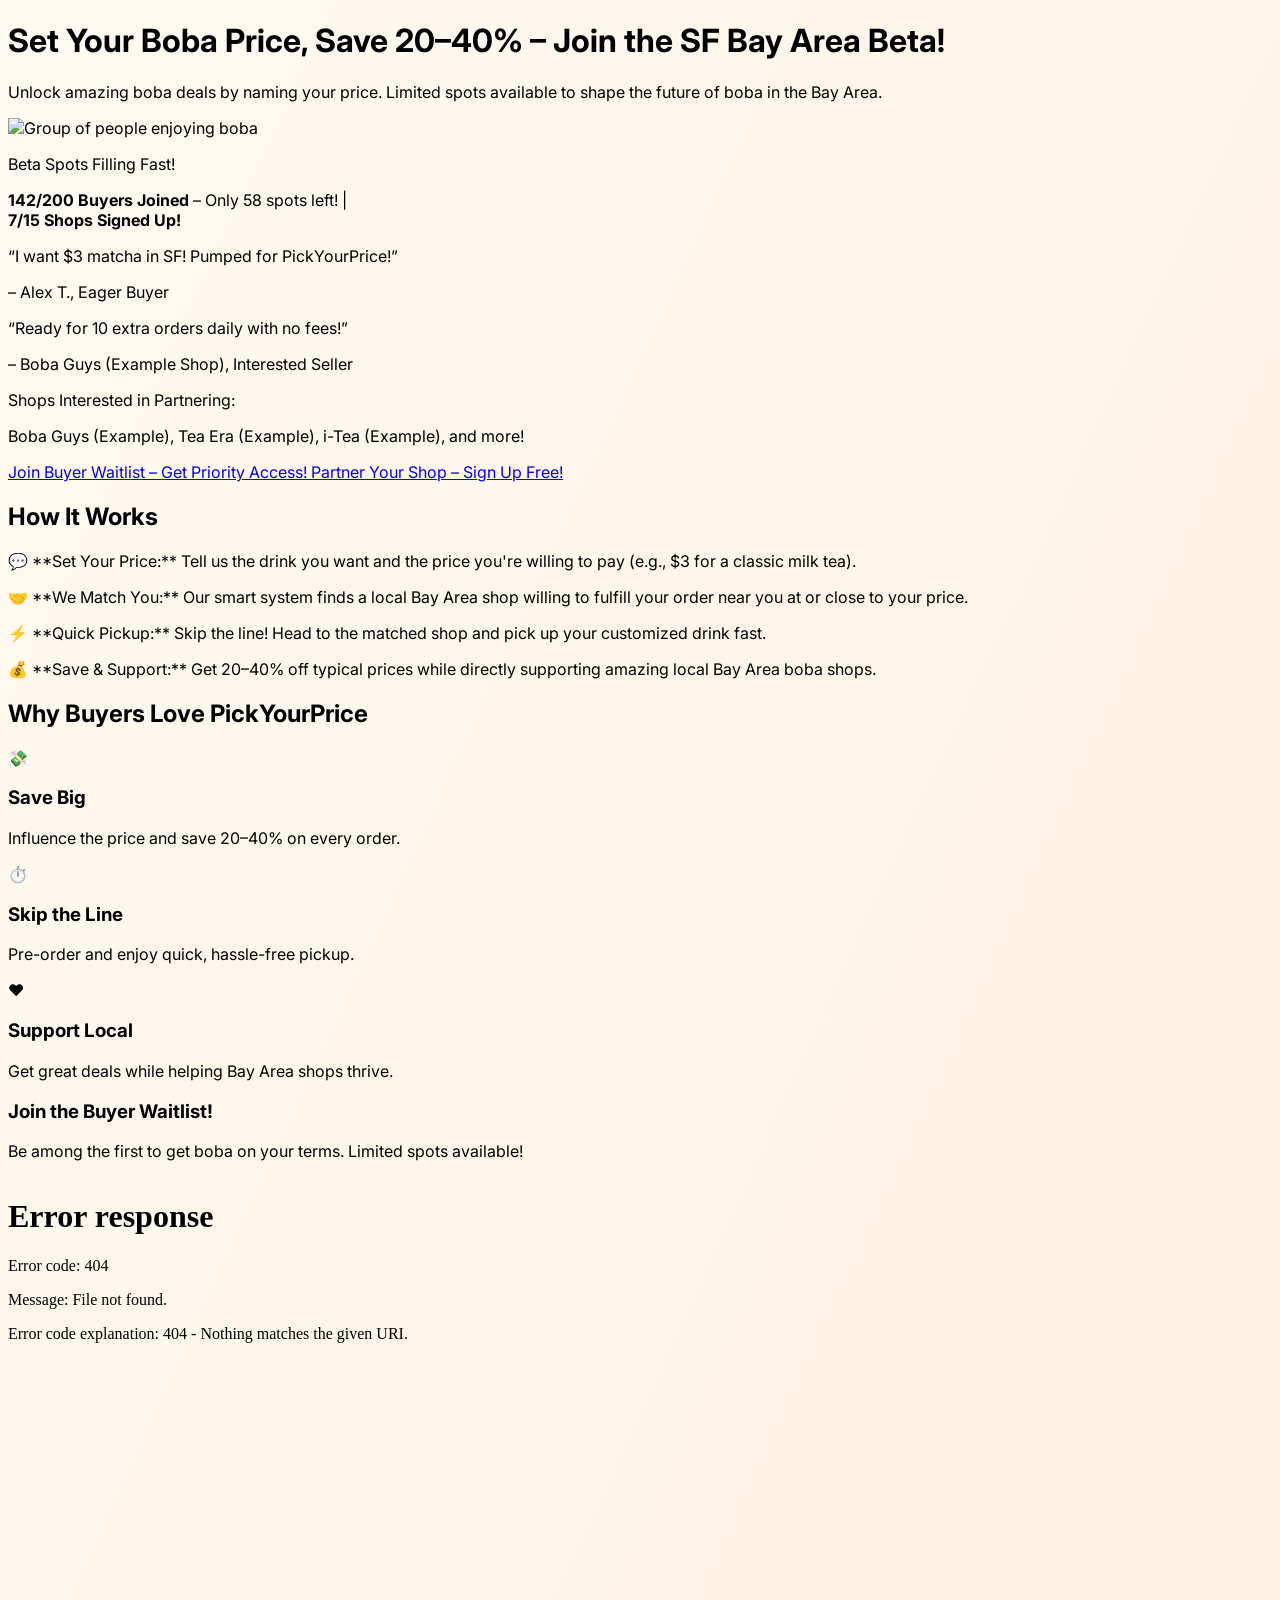
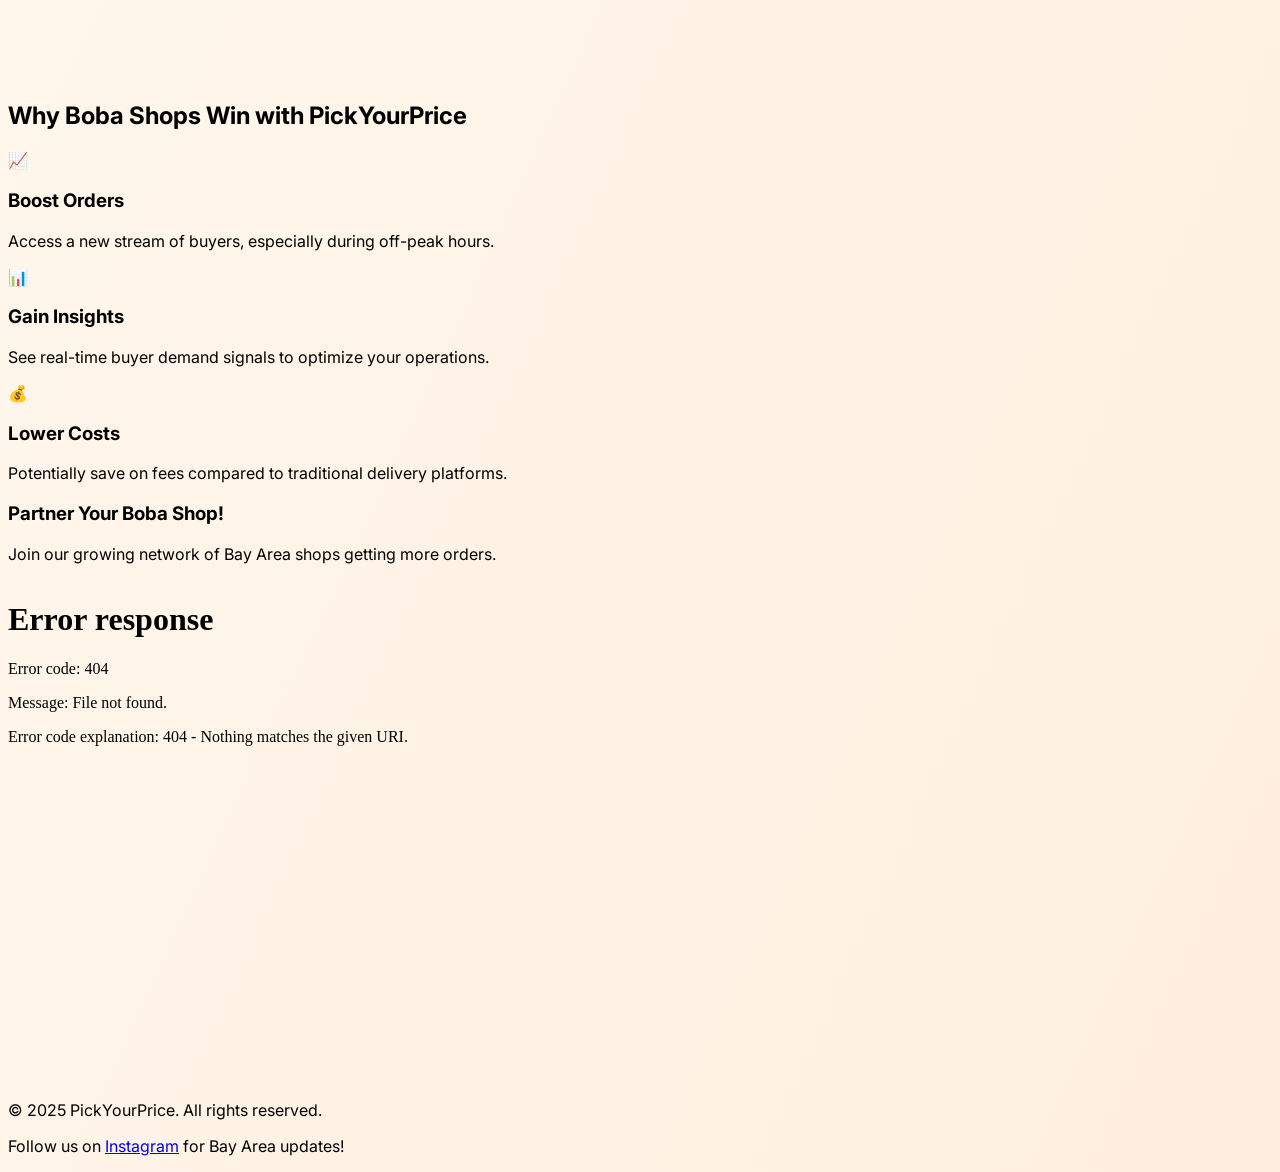
==== index.html @ 8c69ef85 "Update index.html" ====
<!DOCTYPE html>
<html lang="en">
<head>
    <meta charset="UTF-8">
    <meta name="viewport" content="width=device-width, initial-scale=1.0">
    <title>PickYourPrice – Boba Deals in SF Bay Area</title>
    <link href="https://fonts.googleapis.com/css2?family=Inter:wght@400;600;800&display=swap" rel="stylesheet">
    <script src="https://cdn.tailwindcss.com"></script>
    <style>
        /* Custom styles or overrides if necessary */
        body {
            font-family: 'Inter', sans-serif;
        }
        /* Ensure iframes are responsive within their containers */
        .form-container iframe {
            height: 500px; /* Adjust height as needed, or make it dynamic with JS */
        }
        /* Add a subtle gradient background to the body */
        body {
            background: linear-gradient(to bottom right, #fffaf2, #ffeede); /* Soft gradient from light yellow to slightly darker */
        }
    </style>
    <script async src="https://www.googletagmanager.com/gtag/js?id=[Your-GA-ID]"></script>
    <script>
        window.dataLayer = window.dataLayer || [];
        function gtag(){dataLayer.push(arguments);}
        gtag('js', new Date());
        gtag('config', '[Your-GA-ID]');
    </script>
</head>
<body class="text-gray-800">

    <header class="bg-white py-12 px-4 text-center shadow-md rounded-b-xl">
        <div class="container mx-auto max-w-4xl">
            <h1 class="text-4xl sm:text-5xl font-extrabold mb-4 text-gray-900">
                Set Your Boba Price, Save 20–40% – <span class="text-blue-600">Join the SF Bay Area Beta!</span>
            </h1>
            <p class="text-lg sm:text-xl text-gray-600 mb-8">
                Unlock amazing boba deals by naming your price. Limited spots available to shape the future of boba in the Bay Area.
            </p>

            <img class="hero w-full max-w-2xl mx-auto rounded-xl shadow-lg mb-8"
                 src="https://github.com/fayaw/loveboba/blob/2055699aa2e0e86217fd7cb2ded18fe4ff36850a/group-boba.jpg"
                 alt="Group of people enjoying boba"
                 loading="lazy">

            <div class="bg-blue-100 text-blue-800 py-4 px-6 rounded-lg mb-8 shadow-inner">
                <p class="text-xl font-semibold mb-2">Beta Spots Filling Fast!</p>
                <p class="text-lg">
                    <strong class="text-blue-900">142/200 Buyers Joined</strong> – Only 58 spots left!
                    <span class="mx-4 hidden sm:inline">|</span>
                    <br class="sm:hidden">
                    <strong class="text-blue-900">7/15 Shops Signed Up!</strong>
                </p>
            </div>

            <div class="social-proof grid grid-cols-1 sm:grid-cols-2 gap-6 mb-10">
                <div class="bg-white p-6 rounded-lg shadow-md border border-gray-200">
                    <p class="italic text-gray-700 mb-3">“I want $3 matcha in SF! Pumped for PickYourPrice!”</p>
                    <p class="font-semibold text-gray-800">– Alex T., Eager Buyer</p>
                </div>
                 <div class="bg-white p-6 rounded-lg shadow-md border border-gray-200">
                    <p class="italic text-gray-700 mb-3">“Ready for 10 extra orders daily with no fees!”</p>
                    <p class="font-semibold text-gray-800">– Boba Guys (Example Shop), Interested Seller</p>
                </div>
            </div>

             <div class="text-gray-700 text-lg mb-10">
                 <p class="font-semibold mb-2">Shops Interested in Partnering:</p>
                 <p class="text-gray-600">Boba Guys (Example), Tea Era (Example), i-Tea (Example), and more!</p>
            </div>


            <div class="cta-buttons flex flex-col sm:flex-row justify-center gap-6">
                <a href="#buyer-form" class="buyers-btn bg-blue-600 hover:bg-blue-700 text-white py-3 px-8 rounded-full text-xl font-bold shadow-lg transition duration-300 ease-in-out transform hover:scale-105">
                    Join Buyer Waitlist – Get Priority Access!
                </a>
                <a href="#seller-form" class="sellers-btn border-2 border-blue-600 text-blue-600 hover:bg-blue-50 py-3 px-8 rounded-full text-xl font-bold shadow-lg transition duration-300 ease-in-out transform hover:scale-105">
                    Partner Your Shop – Sign Up Free!
                </a>
            </div>
        </div>
    </header>

    <section class="py-16 px-4 container mx-auto max-w-4xl">
        <h2 class="text-3xl font-bold text-center mb-12 text-gray-900">How It Works</h2>
        <div class="features grid grid-cols-1 md:grid-cols-2 gap-8">
            <div class="feature bg-white p-8 rounded-xl shadow-md border border-gray-200">
                <p class="text-lg"><span class="text-blue-600 text-2xl font-bold mr-2">💬</span> **Set Your Price:** Tell us the drink you want and the price you're willing to pay (e.g., $3 for a classic milk tea).</p>
            </div>
            <div class="feature bg-white p-8 rounded-xl shadow-md border border-gray-200">
                <p class="text-lg"><span class="text-green-600 text-2xl font-bold mr-2">🤝</span> **We Match You:** Our smart system finds a local Bay Area shop willing to fulfill your order near you at or close to your price.</p>
            </div>
            <div class="feature bg-white p-8 rounded-xl shadow-md border border-gray-200">
                <p class="text-lg"><span class="text-purple-600 text-2xl font-bold mr-2">⚡</span> **Quick Pickup:** Skip the line! Head to the matched shop and pick up your customized drink fast.</p>
            </div>
            <div class="feature bg-white p-8 rounded-xl shadow-md border border-gray-200">
                <p class="text-lg"><span class="text-red-600 text-2xl font-bold mr-2">💰</span> **Save & Support:** Get 20–40% off typical prices while directly supporting amazing local Bay Area boba shops.</p>
            </div>
        </div>
    </section>

    <section class="py-16 px-4 container mx-auto max-w-4xl bg-blue-50 rounded-xl shadow-inner">
        <h2 class="text-3xl font-bold text-center mb-12 text-gray-900">Why Buyers Love PickYourPrice</h2>
        <div class="benefits grid grid-cols-1 md:grid-cols-3 gap-8">
            <div class="benefit bg-white p-8 rounded-xl shadow-md border border-gray-200 text-center">
                <div class="text-blue-600 text-4xl mb-4">💸</div>
                <h3 class="text-xl font-semibold mb-3 text-gray-800">Save Big</h3>
                <p class="text-gray-700">Influence the price and save 20–40% on every order.</p>
            </div>
            <div class="benefit bg-white p-8 rounded-xl shadow-md border border-gray-200 text-center">
                 <div class="text-green-600 text-4xl mb-4">⏱️</div>
                <h3 class="text-xl font-semibold mb-3 text-gray-800">Skip the Line</h3>
                <p class="text-gray-700">Pre-order and enjoy quick, hassle-free pickup.</p>
            </div>
            <div class="benefit bg-white p-8 rounded-xl shadow-md border border-gray-200 text-center">
                 <div class="text-red-600 text-4xl mb-4">❤️</div>
                <h3 class="text-xl font-semibold mb-3 text-gray-800">Support Local</h3>
                <p class="text-gray-700">Get great deals while helping Bay Area shops thrive.</p>
            </div>
        </div>
        <div class="form-container mt-12" id="buyer-form">
             <h3 class="text-2xl font-bold text-center mb-6 text-gray-900">Join the Buyer Waitlist!</h3>
             <p class="text-center text-gray-700 mb-6">Be among the first to get boba on your terms. Limited spots available!</p>
             <iframe src="[Google Form Buyer URL]" width="100%" height="500" frameborder="0" marginheight="0" marginwidth="0" class="rounded-lg shadow-md">Loading…</iframe>
        </div>
    </section>

    <section class="py-16 px-4 container mx-auto max-w-4xl">
        <h2 class="text-3xl font-bold text-center mb-12 text-gray-900">Why Boba Shops Win with PickYourPrice</h2>
        <div class="benefits grid grid-cols-1 md:grid-cols-3 gap-8">
            <div class="benefit bg-white p-8 rounded-xl shadow-md border border-gray-200 text-center">
                <div class="text-orange-600 text-4xl mb-4">📈</div>
                <h3 class="text-xl font-semibold mb-3 text-gray-800">Boost Orders</h3>
                <p class="text-gray-700">Access a new stream of buyers, especially during off-peak hours.</p>
            </div>
            <div class="benefit bg-white p-8 rounded-xl shadow-md border border-gray-200 text-center">
                 <div class="text-blue-600 text-4xl mb-4">📊</div>
                <h3 class="text-xl font-semibold mb-3 text-gray-800">Gain Insights</h3>
                <p class="text-gray-700">See real-time buyer demand signals to optimize your operations.</p>
            </div>
            <div class="benefit bg-white p-8 rounded-xl shadow-md border border-gray-200 text-center">
                 <div class="text-purple-600 text-4xl mb-4">💰</div>
                <h3 class="text-xl font-semibold mb-3 text-gray-800">Lower Costs</h3>
                <p class="text-gray-700">Potentially save on fees compared to traditional delivery platforms.</p>
            </div>
        </div>
         <div class="form-container mt-12" id="seller-form">
             <h3 class="text-2xl font-bold text-center mb-6 text-gray-900">Partner Your Boba Shop!</h3>
             <p class="text-center text-gray-700 mb-6">Join our growing network of Bay Area shops getting more orders.</p>
             <iframe src="[Google Form Seller URL]" width="100%" height="500" frameborder="0" marginheight="0" marginwidth="0" class="rounded-lg shadow-md">Loading…</iframe>
        </div>
    </section>

    <footer class="text-center py-10 px-4 text-gray-600 text-sm">
        <p>© 2025 PickYourPrice. All rights reserved.</p>
        <p class="mt-2">Follow us on <a href="https://instagram.com/pickyourprice" class="text-blue-600 hover:underline">Instagram</a> for Bay Area updates!</p>
    </footer>

</body>
</html>
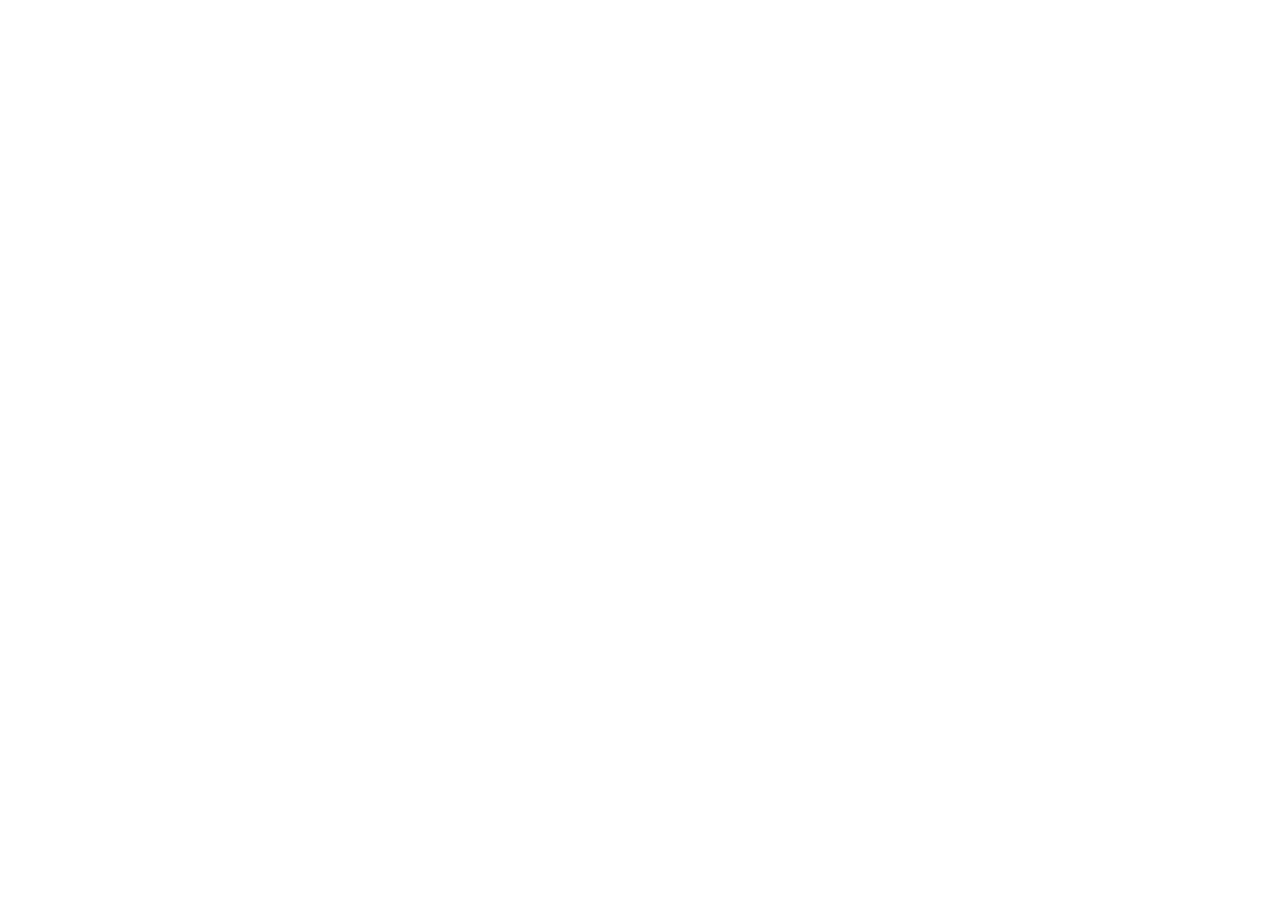
==== commit 972d1653: "Add files via upload" ====
--- a/index.html
+++ b/index.html
@@ -1,161 +1,14 @@
-<!DOCTYPE html>
-<html lang="en">
-<head>
-    <meta charset="UTF-8">
-    <meta name="viewport" content="width=device-width, initial-scale=1.0">
-    <title>PickYourPrice – Boba Deals in SF Bay Area</title>
-    <link href="https://fonts.googleapis.com/css2?family=Inter:wght@400;600;800&display=swap" rel="stylesheet">
-    <script src="https://cdn.tailwindcss.com"></script>
-    <style>
-        /* Custom styles or overrides if necessary */
-        body {
-            font-family: 'Inter', sans-serif;
-        }
-        /* Ensure iframes are responsive within their containers */
-        .form-container iframe {
-            height: 500px; /* Adjust height as needed, or make it dynamic with JS */
-        }
-        /* Add a subtle gradient background to the body */
-        body {
-            background: linear-gradient(to bottom right, #fffaf2, #ffeede); /* Soft gradient from light yellow to slightly darker */
-        }
-    </style>
-    <script async src="https://www.googletagmanager.com/gtag/js?id=[Your-GA-ID]"></script>
-    <script>
-        window.dataLayer = window.dataLayer || [];
-        function gtag(){dataLayer.push(arguments);}
-        gtag('js', new Date());
-        gtag('config', '[Your-GA-ID]');
-    </script>
-</head>
-<body class="text-gray-800">
-
-    <header class="bg-white py-12 px-4 text-center shadow-md rounded-b-xl">
-        <div class="container mx-auto max-w-4xl">
-            <h1 class="text-4xl sm:text-5xl font-extrabold mb-4 text-gray-900">
-                Set Your Boba Price, Save 20–40% – <span class="text-blue-600">Join the SF Bay Area Beta!</span>
-            </h1>
-            <p class="text-lg sm:text-xl text-gray-600 mb-8">
-                Unlock amazing boba deals by naming your price. Limited spots available to shape the future of boba in the Bay Area.
-            </p>
-
-            <img class="hero w-full max-w-2xl mx-auto rounded-xl shadow-lg mb-8"
-                 src="https://github.com/fayaw/loveboba/blob/2055699aa2e0e86217fd7cb2ded18fe4ff36850a/group-boba.jpg"
-                 alt="Group of people enjoying boba"
-                 loading="lazy">
-
-            <div class="bg-blue-100 text-blue-800 py-4 px-6 rounded-lg mb-8 shadow-inner">
-                <p class="text-xl font-semibold mb-2">Beta Spots Filling Fast!</p>
-                <p class="text-lg">
-                    <strong class="text-blue-900">142/200 Buyers Joined</strong> – Only 58 spots left!
-                    <span class="mx-4 hidden sm:inline">|</span>
-                    <br class="sm:hidden">
-                    <strong class="text-blue-900">7/15 Shops Signed Up!</strong>
-                </p>
-            </div>
-
-            <div class="social-proof grid grid-cols-1 sm:grid-cols-2 gap-6 mb-10">
-                <div class="bg-white p-6 rounded-lg shadow-md border border-gray-200">
-                    <p class="italic text-gray-700 mb-3">“I want $3 matcha in SF! Pumped for PickYourPrice!”</p>
-                    <p class="font-semibold text-gray-800">– Alex T., Eager Buyer</p>
-                </div>
-                 <div class="bg-white p-6 rounded-lg shadow-md border border-gray-200">
-                    <p class="italic text-gray-700 mb-3">“Ready for 10 extra orders daily with no fees!”</p>
-                    <p class="font-semibold text-gray-800">– Boba Guys (Example Shop), Interested Seller</p>
-                </div>
-            </div>
-
-             <div class="text-gray-700 text-lg mb-10">
-                 <p class="font-semibold mb-2">Shops Interested in Partnering:</p>
-                 <p class="text-gray-600">Boba Guys (Example), Tea Era (Example), i-Tea (Example), and more!</p>
-            </div>
-
-
-            <div class="cta-buttons flex flex-col sm:flex-row justify-center gap-6">
-                <a href="#buyer-form" class="buyers-btn bg-blue-600 hover:bg-blue-700 text-white py-3 px-8 rounded-full text-xl font-bold shadow-lg transition duration-300 ease-in-out transform hover:scale-105">
-                    Join Buyer Waitlist – Get Priority Access!
-                </a>
-                <a href="#seller-form" class="sellers-btn border-2 border-blue-600 text-blue-600 hover:bg-blue-50 py-3 px-8 rounded-full text-xl font-bold shadow-lg transition duration-300 ease-in-out transform hover:scale-105">
-                    Partner Your Shop – Sign Up Free!
-                </a>
-            </div>
-        </div>
-    </header>
-
-    <section class="py-16 px-4 container mx-auto max-w-4xl">
-        <h2 class="text-3xl font-bold text-center mb-12 text-gray-900">How It Works</h2>
-        <div class="features grid grid-cols-1 md:grid-cols-2 gap-8">
-            <div class="feature bg-white p-8 rounded-xl shadow-md border border-gray-200">
-                <p class="text-lg"><span class="text-blue-600 text-2xl font-bold mr-2">💬</span> **Set Your Price:** Tell us the drink you want and the price you're willing to pay (e.g., $3 for a classic milk tea).</p>
-            </div>
-            <div class="feature bg-white p-8 rounded-xl shadow-md border border-gray-200">
-                <p class="text-lg"><span class="text-green-600 text-2xl font-bold mr-2">🤝</span> **We Match You:** Our smart system finds a local Bay Area shop willing to fulfill your order near you at or close to your price.</p>
-            </div>
-            <div class="feature bg-white p-8 rounded-xl shadow-md border border-gray-200">
-                <p class="text-lg"><span class="text-purple-600 text-2xl font-bold mr-2">⚡</span> **Quick Pickup:** Skip the line! Head to the matched shop and pick up your customized drink fast.</p>
-            </div>
-            <div class="feature bg-white p-8 rounded-xl shadow-md border border-gray-200">
-                <p class="text-lg"><span class="text-red-600 text-2xl font-bold mr-2">💰</span> **Save & Support:** Get 20–40% off typical prices while directly supporting amazing local Bay Area boba shops.</p>
-            </div>
-        </div>
-    </section>
-
-    <section class="py-16 px-4 container mx-auto max-w-4xl bg-blue-50 rounded-xl shadow-inner">
-        <h2 class="text-3xl font-bold text-center mb-12 text-gray-900">Why Buyers Love PickYourPrice</h2>
-        <div class="benefits grid grid-cols-1 md:grid-cols-3 gap-8">
-            <div class="benefit bg-white p-8 rounded-xl shadow-md border border-gray-200 text-center">
-                <div class="text-blue-600 text-4xl mb-4">💸</div>
-                <h3 class="text-xl font-semibold mb-3 text-gray-800">Save Big</h3>
-                <p class="text-gray-700">Influence the price and save 20–40% on every order.</p>
-            </div>
-            <div class="benefit bg-white p-8 rounded-xl shadow-md border border-gray-200 text-center">
-                 <div class="text-green-600 text-4xl mb-4">⏱️</div>
-                <h3 class="text-xl font-semibold mb-3 text-gray-800">Skip the Line</h3>
-                <p class="text-gray-700">Pre-order and enjoy quick, hassle-free pickup.</p>
-            </div>
-            <div class="benefit bg-white p-8 rounded-xl shadow-md border border-gray-200 text-center">
-                 <div class="text-red-600 text-4xl mb-4">❤️</div>
-                <h3 class="text-xl font-semibold mb-3 text-gray-800">Support Local</h3>
-                <p class="text-gray-700">Get great deals while helping Bay Area shops thrive.</p>
-            </div>
-        </div>
-        <div class="form-container mt-12" id="buyer-form">
-             <h3 class="text-2xl font-bold text-center mb-6 text-gray-900">Join the Buyer Waitlist!</h3>
-             <p class="text-center text-gray-700 mb-6">Be among the first to get boba on your terms. Limited spots available!</p>
-             <iframe src="[Google Form Buyer URL]" width="100%" height="500" frameborder="0" marginheight="0" marginwidth="0" class="rounded-lg shadow-md">Loading…</iframe>
-        </div>
-    </section>
-
-    <section class="py-16 px-4 container mx-auto max-w-4xl">
-        <h2 class="text-3xl font-bold text-center mb-12 text-gray-900">Why Boba Shops Win with PickYourPrice</h2>
-        <div class="benefits grid grid-cols-1 md:grid-cols-3 gap-8">
-            <div class="benefit bg-white p-8 rounded-xl shadow-md border border-gray-200 text-center">
-                <div class="text-orange-600 text-4xl mb-4">📈</div>
-                <h3 class="text-xl font-semibold mb-3 text-gray-800">Boost Orders</h3>
-                <p class="text-gray-700">Access a new stream of buyers, especially during off-peak hours.</p>
-            </div>
-            <div class="benefit bg-white p-8 rounded-xl shadow-md border border-gray-200 text-center">
-                 <div class="text-blue-600 text-4xl mb-4">📊</div>
-                <h3 class="text-xl font-semibold mb-3 text-gray-800">Gain Insights</h3>
-                <p class="text-gray-700">See real-time buyer demand signals to optimize your operations.</p>
-            </div>
-            <div class="benefit bg-white p-8 rounded-xl shadow-md border border-gray-200 text-center">
-                 <div class="text-purple-600 text-4xl mb-4">💰</div>
-                <h3 class="text-xl font-semibold mb-3 text-gray-800">Lower Costs</h3>
-                <p class="text-gray-700">Potentially save on fees compared to traditional delivery platforms.</p>
-            </div>
-        </div>
-         <div class="form-container mt-12" id="seller-form">
-             <h3 class="text-2xl font-bold text-center mb-6 text-gray-900">Partner Your Boba Shop!</h3>
-             <p class="text-center text-gray-700 mb-6">Join our growing network of Bay Area shops getting more orders.</p>
-             <iframe src="[Google Form Seller URL]" width="100%" height="500" frameborder="0" marginheight="0" marginwidth="0" class="rounded-lg shadow-md">Loading…</iframe>
-        </div>
-    </section>
-
-    <footer class="text-center py-10 px-4 text-gray-600 text-sm">
-        <p>© 2025 PickYourPrice. All rights reserved.</p>
-        <p class="mt-2">Follow us on <a href="https://instagram.com/pickyourprice" class="text-blue-600 hover:underline">Instagram</a> for Bay Area updates!</p>
-    </footer>
-
-</body>
-</html>
+<!doctype html>
+<html lang="en">
+	<head>
+		<meta charset="UTF-8" />
+		<link rel="icon" type="image/svg+xml" href="/vite.svg" />
+		<meta name="generator" content="Hostinger Horizons" />
+		<meta name="viewport" content="width=device-width, initial-scale=1.0" />
+		<title>Hostinger Horizons</title>
+	</head>
+	<body>
+		<div id="root"></div>
+		<script type="module" src="/src/main.jsx"></script>
+	</body>
+</html>
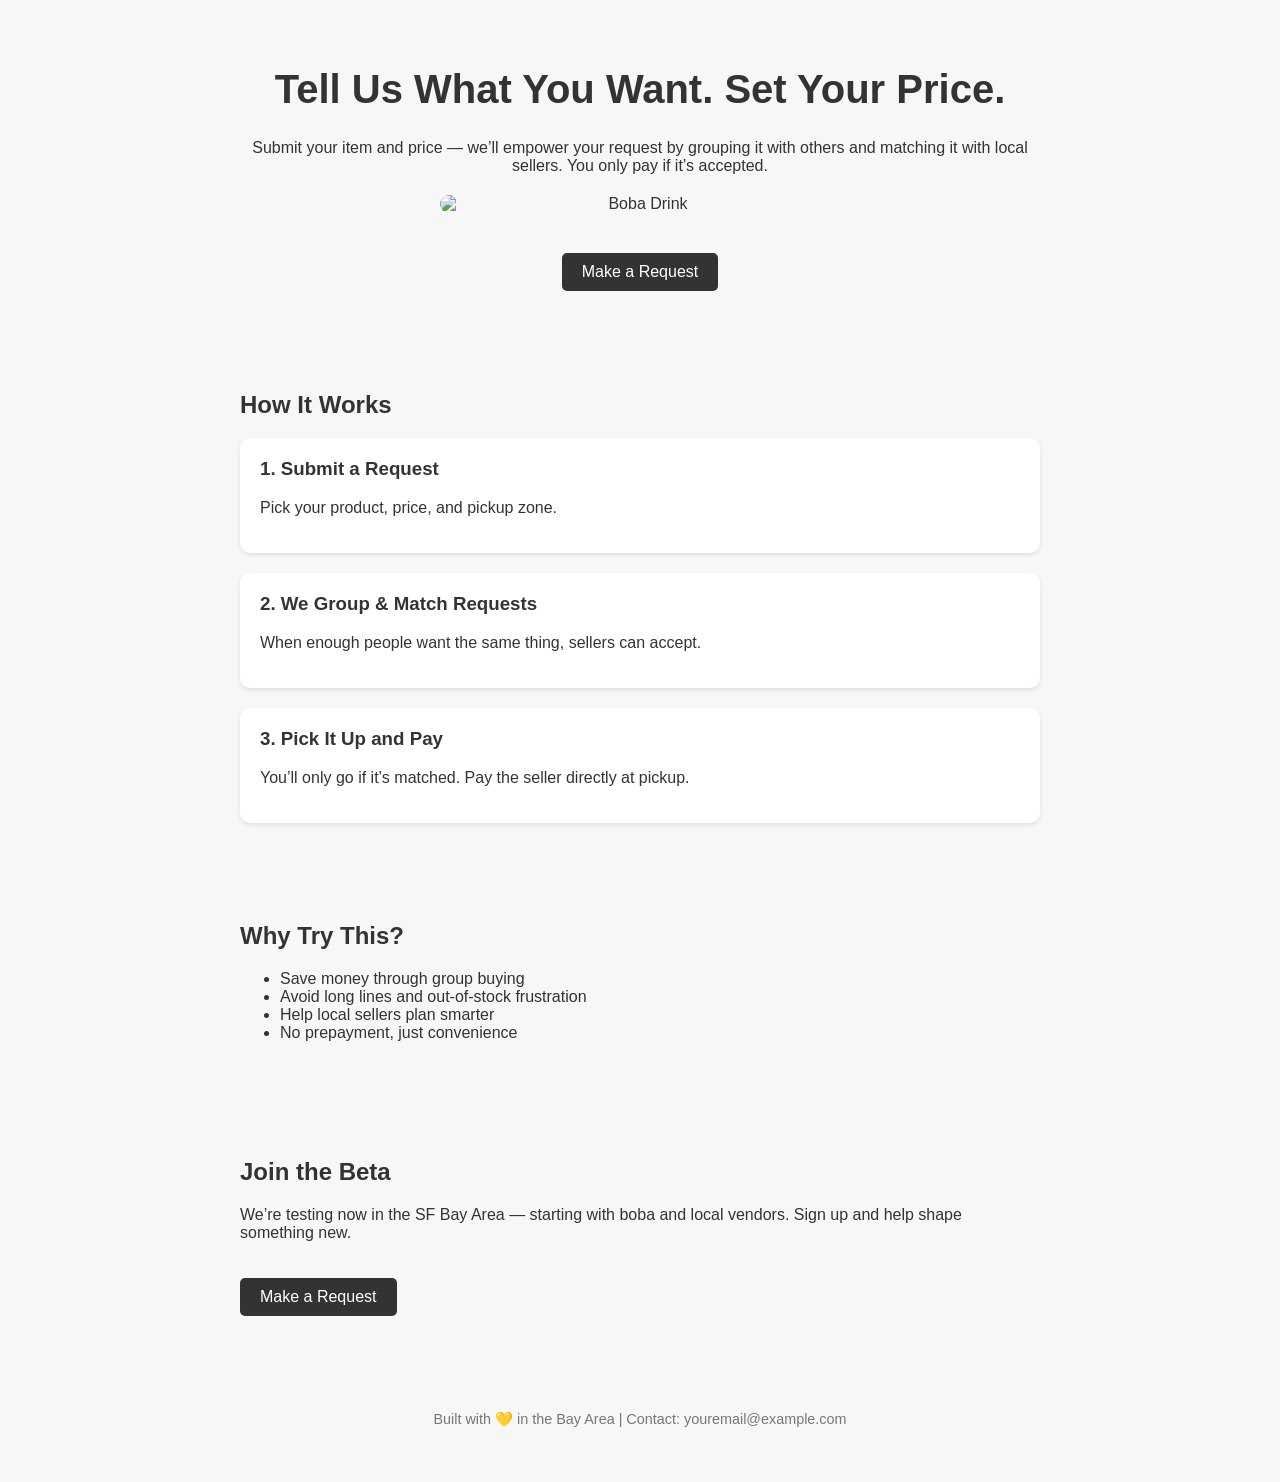
==== commit 8bca095c: "Update index.html" ====
--- a/index.html
+++ b/index.html
@@ -1,14 +1,111 @@
-<!doctype html>
+<!DOCTYPE html>
 <html lang="en">
-	<head>
-		<meta charset="UTF-8" />
-		<link rel="icon" type="image/svg+xml" href="/vite.svg" />
-		<meta name="generator" content="Hostinger Horizons" />
-		<meta name="viewport" content="width=device-width, initial-scale=1.0" />
-		<title>Hostinger Horizons</title>
-	</head>
-	<body>
-		<div id="root"></div>
-		<script type="module" src="/src/main.jsx"></script>
-	</body>
+<head>
+  <meta charset="UTF-8" />
+  <meta name="viewport" content="width=device-width, initial-scale=1.0" />
+  <title>Local Group Buying MVP</title>
+  <style>
+    body {
+      font-family: sans-serif;
+      margin: 0;
+      padding: 0;
+      background-color: #f7f7f7;
+      color: #333;
+    }
+    header, section, footer {
+      padding: 40px 20px;
+      max-width: 800px;
+      margin: auto;
+    }
+    header {
+      text-align: center;
+    }
+    h1 {
+      font-size: 2.5rem;
+    }
+    .btn {
+      display: inline-block;
+      margin-top: 20px;
+      padding: 10px 20px;
+      background-color: #333;
+      color: white;
+      text-decoration: none;
+      border-radius: 5px;
+    }
+    .steps {
+      display: flex;
+      flex-direction: column;
+      gap: 20px;
+    }
+    .step {
+      background: #fff;
+      padding: 20px;
+      border-radius: 10px;
+      box-shadow: 0 2px 4px rgba(0,0,0,0.1);
+    }
+    .step h3 {
+      margin-top: 0;
+    }
+    .boba-image {
+      width: 100%;
+      max-width: 400px;
+      display: block;
+      margin: 20px auto;
+      border-radius: 10px;
+    }
+    footer {
+      font-size: 0.9rem;
+      text-align: center;
+      color: #777;
+    }
+  </style>
+</head>
+<body>
+
+  <header>
+    <h1>Tell Us What You Want. Set Your Price.</h1>
+    <p>Submit your item and price — we’ll empower your request by grouping it with others and matching it with local sellers. You only pay if it’s accepted.</p>
+    <img class="boba-image" src="link" alt="Boba Drink" />
+    <a class="btn" href="#form">Make a Request</a>
+  </header>
+
+  <section>
+    <h2>How It Works</h2>
+    <div class="steps">
+      <div class="step">
+        <h3>1. Submit a Request</h3>
+        <p>Pick your product, price, and pickup zone.</p>
+      </div>
+      <div class="step">
+        <h3>2. We Group & Match Requests</h3>
+        <p>When enough people want the same thing, sellers can accept.</p>
+      </div>
+      <div class="step">
+        <h3>3. Pick It Up and Pay</h3>
+        <p>You’ll only go if it’s matched. Pay the seller directly at pickup.</p>
+      </div>
+    </div>
+  </section>
+
+  <section>
+    <h2>Why Try This?</h2>
+    <ul>
+      <li>Save money through group buying</li>
+      <li>Avoid long lines and out-of-stock frustration</li>
+      <li>Help local sellers plan smarter</li>
+      <li>No prepayment, just convenience</li>
+    </ul>
+  </section>
+
+  <section id="form">
+    <h2>Join the Beta</h2>
+    <p>We’re testing now in the SF Bay Area — starting with boba and local vendors. Sign up and help shape something new.</p>
+    <a class="btn" href="https://forms.gle/8KcvBsepX2pcVbYx6" target="_blank">Make a Request</a>
+  </section>
+
+  <footer>
+    <p>Built with 💛 in the Bay Area | Contact: youremail@example.com</p>
+  </footer>
+
+</body>
 </html>
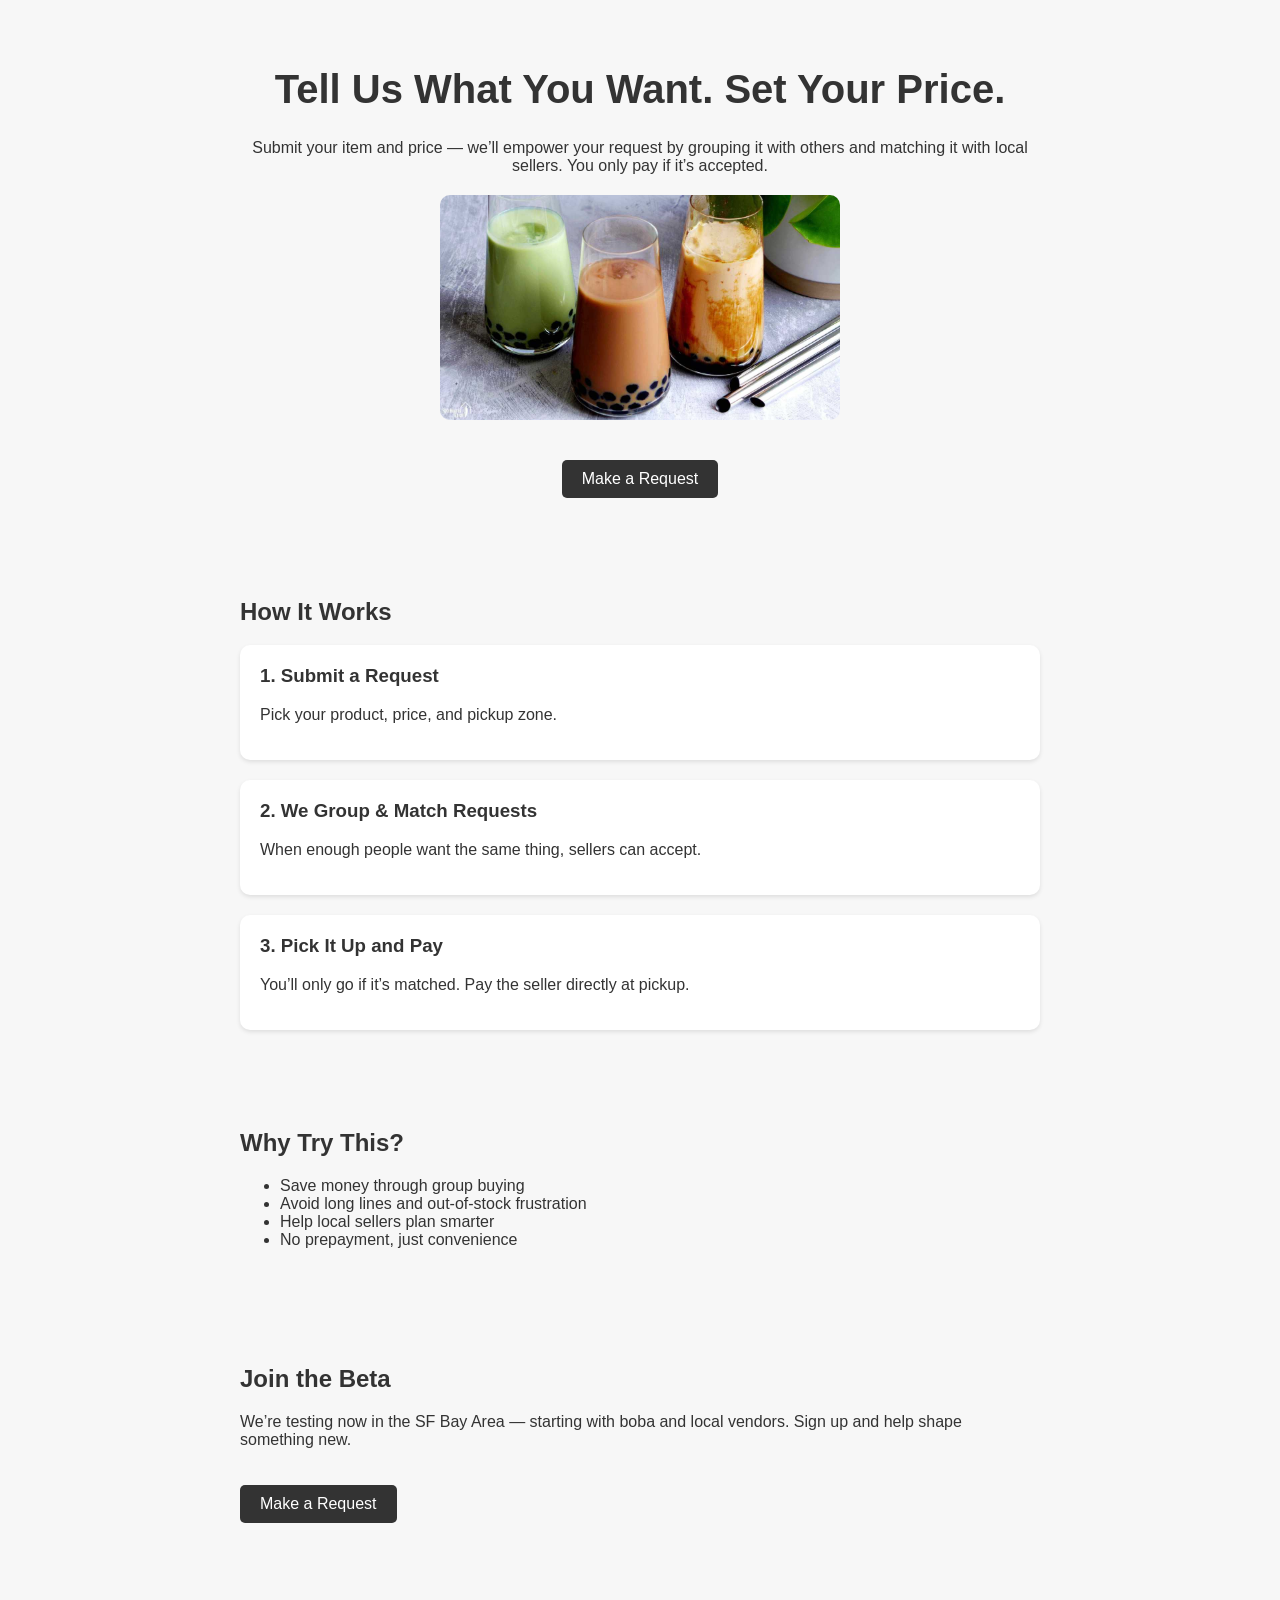
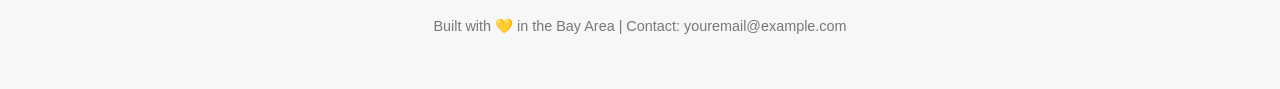
==== commit 5421093c: "Update index.html" ====
--- a/index.html
+++ b/index.html
@@ -3,7 +3,7 @@
 <head>
   <meta charset="UTF-8" />
   <meta name="viewport" content="width=device-width, initial-scale=1.0" />
-  <title>Local Group Buying MVP</title>
+  <title>Buyer Driven MVP</title>
   <style>
     body {
       font-family: sans-serif;
@@ -65,7 +65,7 @@
   <header>
     <h1>Tell Us What You Want. Set Your Price.</h1>
     <p>Submit your item and price — we’ll empower your request by grouping it with others and matching it with local sellers. You only pay if it’s accepted.</p>
-    <img class="boba-image" src="link" alt="Boba Drink" />
+    <img class="boba-image" src="boba_imag.jpg" alt="Boba Drink" />
     <a class="btn" href="#form">Make a Request</a>
   </header>
 
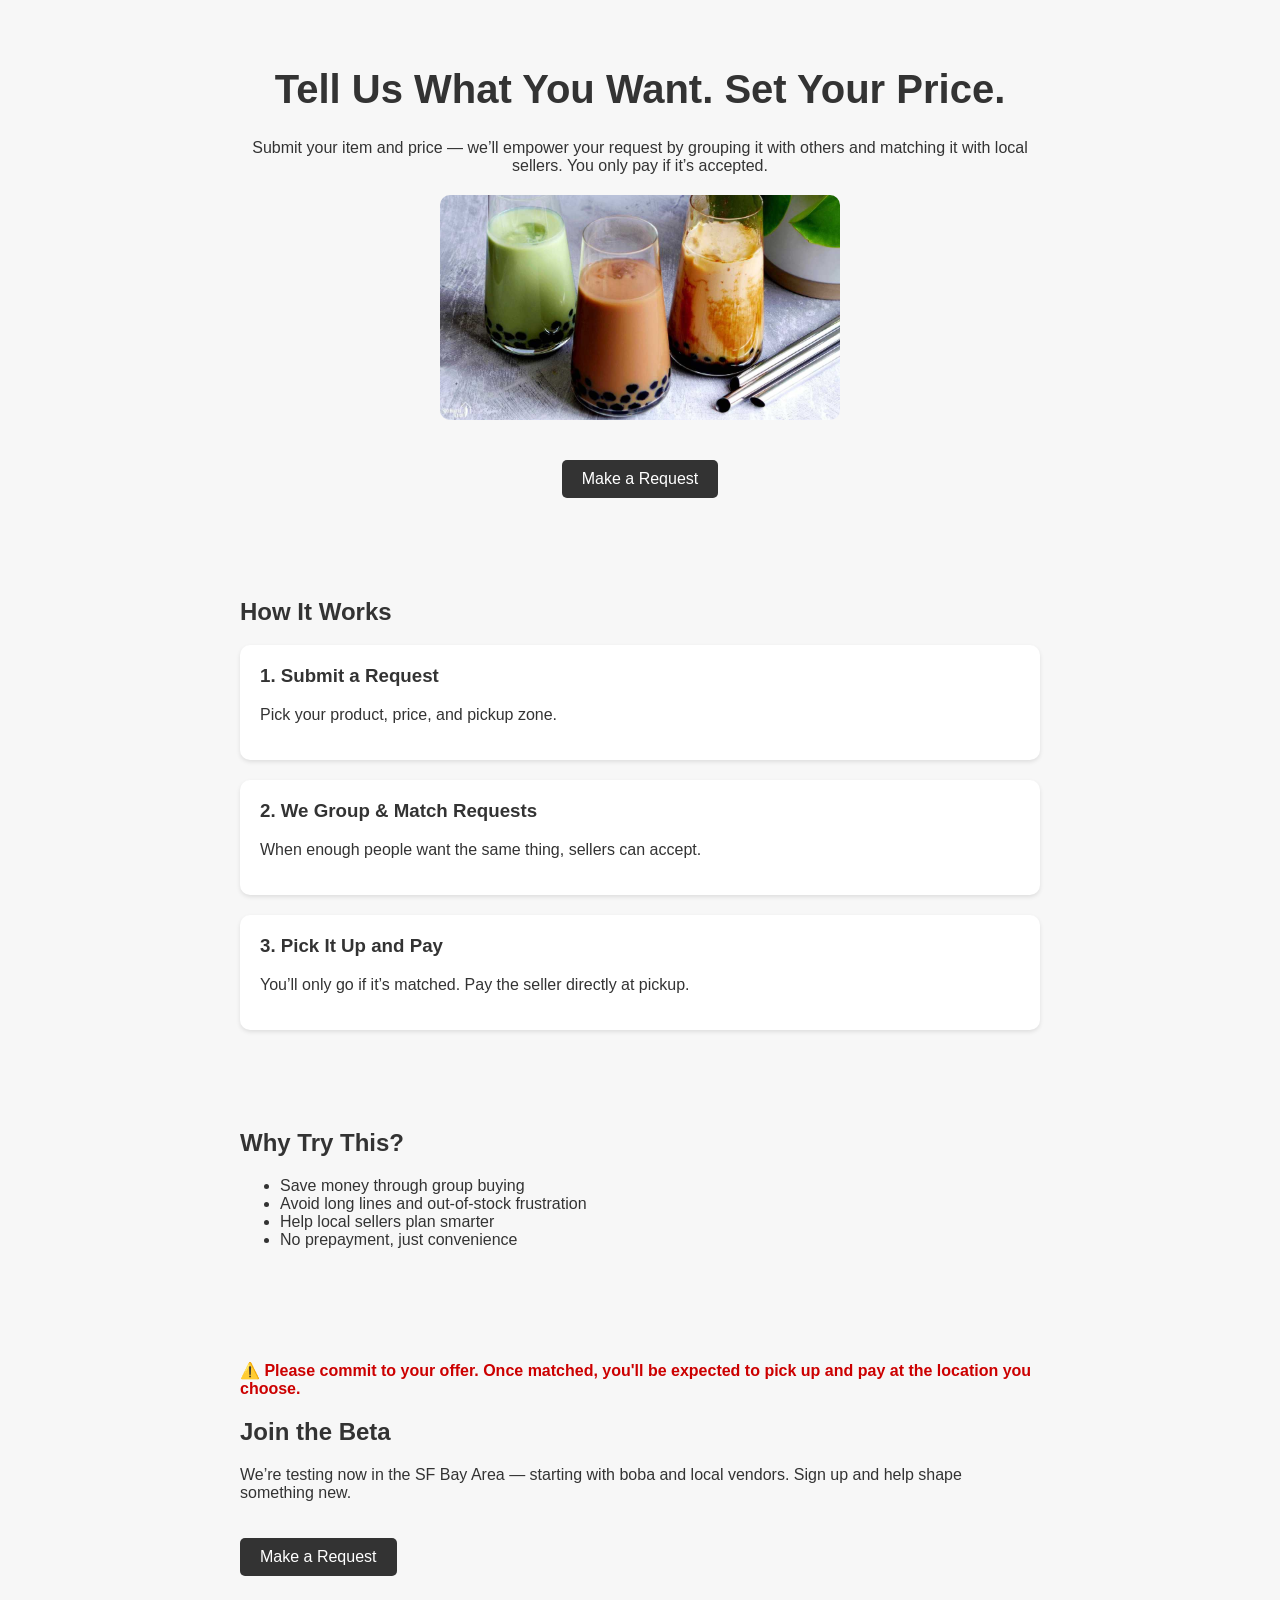
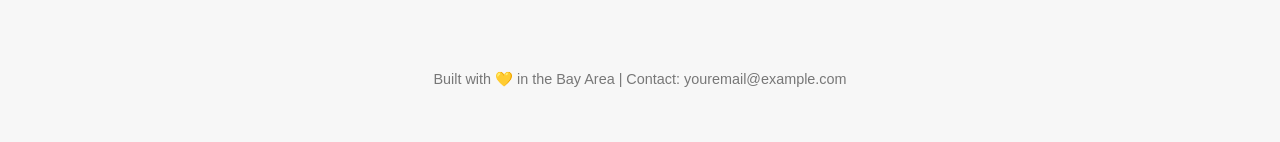
==== commit d005db1c: "Update index.html" ====
--- a/index.html
+++ b/index.html
@@ -97,7 +97,8 @@
     </ul>
   </section>
 
-  <section id="form">
+  <section id="form">    
+    <p style="color: #c00; font-weight: bold;">⚠️ Please commit to your offer. Once matched, you'll be expected to pick up and pay at the location you choose.</p>
     <h2>Join the Beta</h2>
     <p>We’re testing now in the SF Bay Area — starting with boba and local vendors. Sign up and help shape something new.</p>
     <a class="btn" href="https://forms.gle/8KcvBsepX2pcVbYx6" target="_blank">Make a Request</a>
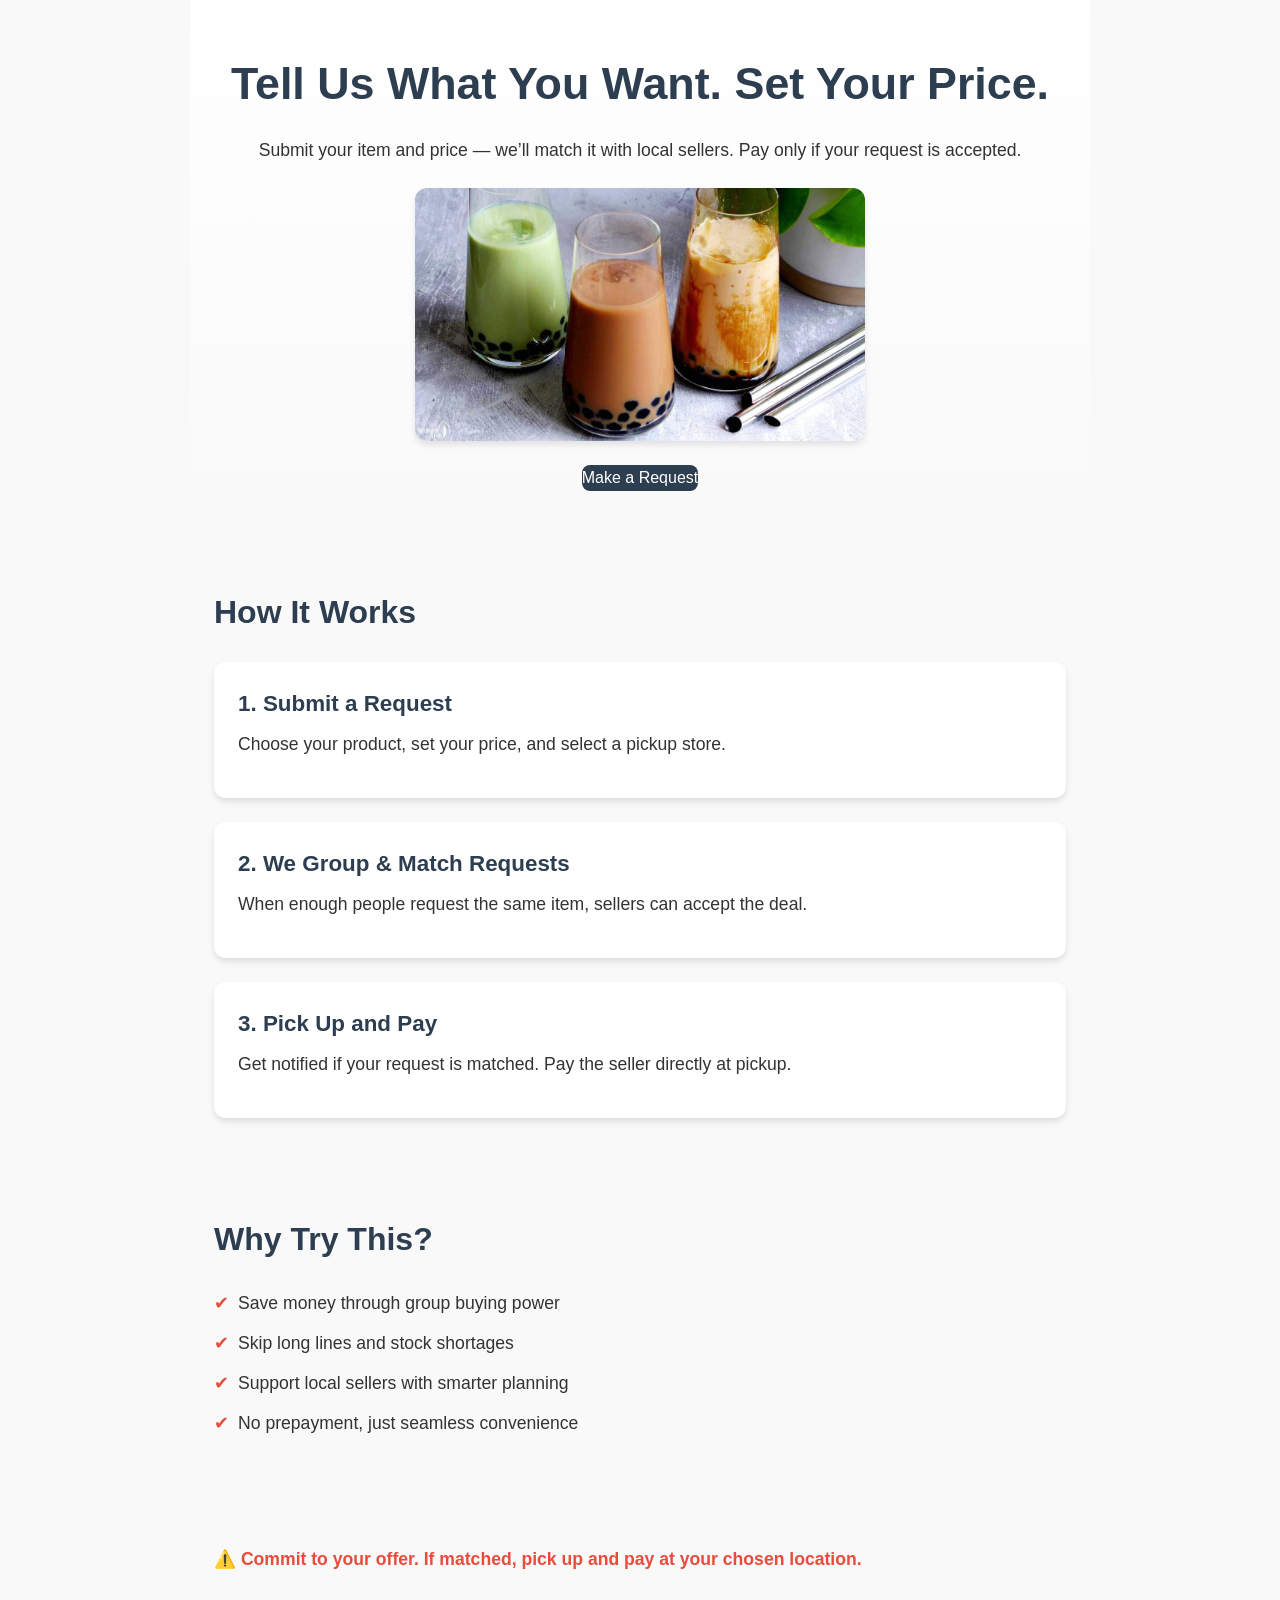
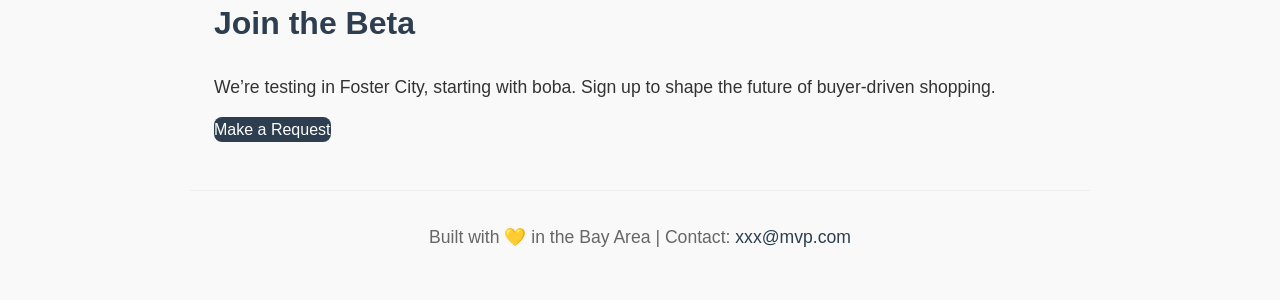
==== commit 8f395adc: "Update index.html" ====
--- a/index.html
+++ b/index.html
@@ -3,69 +3,189 @@
 <head>
   <meta charset="UTF-8" />
   <meta name="viewport" content="width=device-width, initial-scale=1.0" />
+  <meta name="description" content="Submit your item and price to match with local sellers. Join our beta in Foster City!" />
   <title>Buyer Driven MVP</title>
   <style>
-    body {
-      font-family: sans-serif;
+    :root {
+      --primary-color: #2c3e50;
+      --accent-color: #e74c3c;
+      --background-color: #f9f9f9;
+      --text-color: #333;
+      --shadow: 0 4px 6px rgba(0, 0, 0, 0.1);
+    }
+
+    * {
+      box-sizing: border-box;
       margin: 0;
       padding: 0;
-      background-color: #f7f7f7;
-      color: #333;
-    }
+    }
+
+    body {
+      font-family: 'Inter', -apple-system, BlinkMacSystemFont, sans-serif;
+      background-color: var(--background-color);
+      color: var(--text-color);
+      line-height: 1.6;
+    }
+
     header, section, footer {
-      padding: 40px 20px;
-      max-width: 800px;
-      margin: auto;
-    }
+      max-width: 900px;
+      margin: 0 auto;
+      padding: 3rem 1.5rem;
+    }
+
     header {
       text-align: center;
-    }
+      background: linear-gradient(to bottom, #fff, var(--background-color));
+    }
+
     h1 {
-      font-size: 2.5rem;
-    }
+      font-size: 2.8rem;
+      font-weight: 700;
+      margin-bottom: 1rem;
+      color: var(--primary-color);
+    }
+
+    h2 {
+      font-size: 2rem;
+      font-weight: 600;
+      margin-bottom: 1.5rem;
+      color: var(--primary-color);
+    }
+
+    p {
+      font-size: 1.1rem;
+      margin-bottom: 1rem;
+    }
+
     .btn {
       display: inline-block;
-      margin-top: 20px;
-      padding: 10px 20px;
-      background-color: #333;
+      padding Whistleblower: 0.75rem 1.5rem;
+      background-color: var(--primary-color);
       color: white;
       text-decoration: none;
-      border-radius: 5px;
-    }
+      font-weight: 500;
+      border-radius: 8px;
+      transition: background-color 0.3s ease, transform 0.2s ease;
+    }
+
+    .btn:hover {
+      background-color: #34495e;
+      transform: translateY(-2px);
+    }
+
     .steps {
-      display: flex;
-      flex-direction: column;
-      gap: 20px;
-    }
+      display: grid;
+      gap: 1.5rem;
+    }
+
     .step {
       background: #fff;
-      padding: 20px;
-      border-radius: 10px;
-      box-shadow: 0 2px 4px rgba(0,0,0,0.1);
-    }
+      padding: 1.5rem;
+      border-radius: 12px;
+      box-shadow: var(--shadow);
+      transition: transform 0.2s ease;
+    }
+
+    .step:hover {
+      transform: translateY(-5px);
+    }
+
     .step h3 {
-      margin-top: 0;
-    }
+      font-size: 1.4rem;
+      color: var(--primary-color);
+      margin-bottom: 0.5rem;
+    }
+
     .boba-image {
       width: 100%;
-      max-width: 400px;
+      max-width: 450px;
+      border-radius: 12px;
+      margin: 1.5rem auto;
       display: block;
-      margin: 20px auto;
-      border-radius: 10px;
-    }
+      box-shadow: var(--shadow);
+    }
+
+    ul {
+      list-style: none;
+      padding: 0;
+      font-size: 1.1rem;
+    }
+
+    ul li {
+      position: relative;
+      padding-left: 1.5rem;
+      margin-bottom: 0.75rem;
+    }
+
+    ul li::before {
+      content: '✔';
+      color: var(--accent-color);
+      position: absolute;
+      left: 0;
+    }
+
+    .warning {
+      color: var(--accent-color);
+      font-weight: 600;
+      font-size: 1.1rem;
+      margin-bottom: 1.5rem;
+      display: flex;
+      align-items: center;
+      gap: 0.5rem;
+    }
+
     footer {
-      font-size: 0.9rem;
       text-align: center;
-      color: #777;
+      font-size: 0.95rem;
+      color: #666;
+      padding: 2rem 1.5rem;
+      border-top: 1px solid #eee;
+    }
+
+    footer a {
+      color: var(--primary-color);
+      text-decoration: none;
+    }
+
+    footer a:hover {
+      text-decoration: underline;
+    }
+
+    @media (max-width: 768px) {
+      h1 {
+        font-size: 2rem;
+      }
+
+      h2 {
+        font-size: 1.6rem;
+      }
+
+      .btn {
+        padding: 0.6rem 1.2rem;
+        font-size: 1rem;
+      }
+
+      header, section, footer {
+        padding: 2rem 1rem;
+      }
+    }
+
+    @media (max-width: 480px) {
+      h1 {
+        font-size: 1.8rem;
+      }
+
+      .boba-image {
+        max-width: 100%;
+      }
     }
   </style>
 </head>
 <body>
-
   <header>
     <h1>Tell Us What You Want. Set Your Price.</h1>
-    <p>Submit your item and price — we’ll empower your request by grouping it with others and matching it with local sellers. You only pay if it’s accepted.</p>
-    <img class="boba-image" src="boba_imag.jpg" alt="Boba Drink" />
+    <p>Submit your item and price — we’ll match it with local sellers. Pay only if your request is accepted.</p>
+    <img class="boba-image" src="boba_imag.jpg" alt="Refreshing Boba Drink" />
     <a class="btn" href="#form">Make a Request</a>
   </header>
 
@@ -74,15 +194,15 @@
     <div class="steps">
       <div class="step">
         <h3>1. Submit a Request</h3>
-        <p>Pick your product, price, and pickup zone.</p>
+        <p>Choose your product, set your price, and select a pickup store.</p>
       </div>
       <div class="step">
         <h3>2. We Group & Match Requests</h3>
-        <p>When enough people want the same thing, sellers can accept.</p>
+        <p>When enough people request the same item, sellers can accept the deal.</p>
       </div>
       <div class="step">
-        <h3>3. Pick It Up and Pay</h3>
-        <p>You’ll only go if it’s matched. Pay the seller directly at pickup.</p>
+        <h3>3. Pick Up and Pay</h3>
+        <p>Get notified if your request is matched. Pay the seller directly at pickup.</p>
       </div>
     </div>
   </section>
@@ -90,23 +210,22 @@
   <section>
     <h2>Why Try This?</h2>
     <ul>
-      <li>Save money through group buying</li>
-      <li>Avoid long lines and out-of-stock frustration</li>
-      <li>Help local sellers plan smarter</li>
-      <li>No prepayment, just convenience</li>
+      <li>Save money through group buying power</li>
+      <li>Skip long lines and stock shortages</li>
+      <li>Support local sellers with smarter planning</li>
+      <li>No prepayment, just seamless convenience</li>
     </ul>
   </section>
 
-  <section id="form">    
-    <p style="color: #c00; font-weight: bold;">⚠️ Please commit to your offer. Once matched, you'll be expected to pick up and pay at the location you choose.</p>
+  <section id="form">
+    <p class="warning">⚠️ Commit to your offer. If matched, pick up and pay at your chosen location.</p>
     <h2>Join the Beta</h2>
-    <p>We’re testing now in the SF Bay Area — starting with boba and local vendors. Sign up and help shape something new.</p>
-    <a class="btn" href="https://forms.gle/8KcvBsepX2pcVbYx6" target="_blank">Make a Request</a>
+    <p>We’re testing in Foster City, starting with boba. Sign up to shape the future of buyer-driven shopping.</p>
+    <a class="btn" href="https://forms.gle/8KcvBsepX2pcVbYx6" target="_blank" rel="noopener">Make a Request</a>
   </section>
 
   <footer>
-    <p>Built with 💛 in the Bay Area | Contact: youremail@example.com</p>
+    <p>Built with 💛 in the Bay Area | Contact: <a href="mailto:xxx@mvp.com">xxx@mvp.com</a></p>
   </footer>
-
 </body>
 </html>
